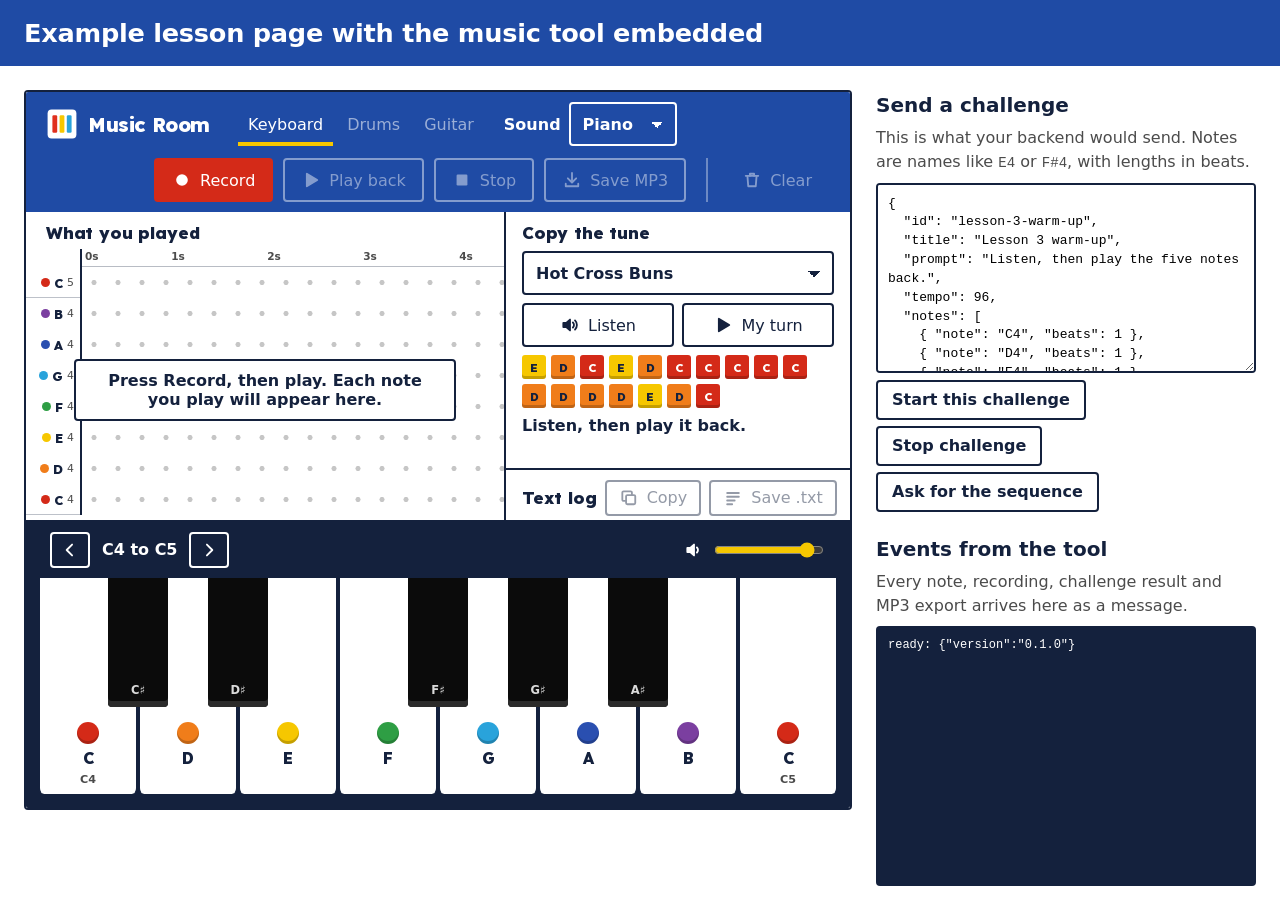
==== embed-example.html @ 95b7874f "Keyboard module with recording, MP3 export and copy-the-tune challenge" ====
<!doctype html>
<html lang="en-GB">
<head>
<meta charset="utf-8">
<meta name="viewport" content="width=device-width, initial-scale=1">
<title>Embedding the music tool</title>
<style>
  :root { --tray: #1f4ba5; --navy: #14213d; --rule: #14213d; --muted: #4b4b4b; }
  * { box-sizing: border-box; }
  body { margin: 0; font: 16px/1.5 "Segoe UI", system-ui, sans-serif; color: var(--navy); background: #fff; }
  header { background: var(--tray); color: #fff; padding: 14px 24px; }
  header h1 { margin: 0; font-size: 1.6rem; letter-spacing: -0.01em; }
  main { display: grid; grid-template-columns: minmax(0, 1fr) 380px; gap: 24px; padding: 24px; max-width: 1800px; }
  iframe { width: 100%; height: 720px; border: 2px solid var(--rule); border-radius: 4px; display: block; }
  aside { display: grid; gap: 16px; align-content: start; }
  h2 { font-size: 1.25rem; margin: 0 0 6px; }
  p { margin: 0 0 8px; color: var(--muted); }
  textarea { width: 100%; height: 190px; font: 13px/1.45 ui-monospace, Consolas, monospace; padding: 10px; border: 2px solid var(--rule); border-radius: 4px; }
  button { font: inherit; font-weight: 600; height: 40px; padding: 0 14px; border: 2px solid var(--navy); border-radius: 4px; background: #fff; color: var(--navy); cursor: pointer; margin: 0 6px 6px 0; }
  button:hover { background: var(--navy); color: #fff; }
  pre { margin: 0; height: 260px; overflow: auto; background: var(--navy); color: #fff; padding: 10px 12px; border-radius: 4px; font: 12px/1.5 ui-monospace, Consolas, monospace; white-space: pre-wrap; }
  code { font-family: ui-monospace, Consolas, monospace; font-size: 0.88em; }
  @media (max-width: 1000px) { main { grid-template-columns: 1fr; } iframe { height: 900px; } }
</style>
</head>
<body>
<header><h1>Example lesson page with the music tool embedded</h1></header>
<main>
  <iframe id="tool" src="./index.html" title="Music tool" allow="autoplay"></iframe>
  <aside>
    <section>
      <h2>Send a challenge</h2>
      <p>This is what your backend would send. Notes are names like <code>E4</code> or <code>F#4</code>, with lengths in beats.</p>
      <textarea id="challenge">{
  "id": "lesson-3-warm-up",
  "title": "Lesson 3 warm-up",
  "prompt": "Listen, then play the five notes back.",
  "tempo": 96,
  "notes": [
    { "note": "C4", "beats": 1 },
    { "note": "D4", "beats": 1 },
    { "note": "E4", "beats": 1 },
    { "note": "F4", "beats": 1 },
    { "note": "G4", "beats": 2 }
  ]
}</textarea>
      <button id="send">Start this challenge</button><button id="stop">Stop challenge</button><button id="get">Ask for the sequence</button>
    </section>
    <section>
      <h2>Events from the tool</h2>
      <p>Every note, recording, challenge result and MP3 export arrives here as a message.</p>
      <pre id="log"></pre>
    </section>
  </aside>
</main>
<script>
  const frame = document.getElementById("tool");
  const log = document.getElementById("log");
  const send = (msg) => frame.contentWindow.postMessage({ source: "music-tool-host", ...msg }, "*");
  const write = (line) => { log.textContent += line + "\n"; log.scrollTop = log.scrollHeight; };

  window.addEventListener("message", (e) => {
    if (!e.data || e.data.source !== "music-tool") return;
    const { type, detail } = e.data;
    if (type === "export") write(`export: ${detail.filename}, ${detail.mp3.byteLength} bytes, ${detail.events.length} notes`);
    else if (type === "note") write(`note: ${detail.name}`);
    else write(`${type}: ${JSON.stringify(detail)}`);
  });

  document.getElementById("send").onclick = () => {
    try {
      send({ type: "start-challenge", challenge: JSON.parse(document.getElementById("challenge").value) });
    } catch (err) {
      write(`Not valid JSON: ${err.message}`);
    }
  };
  document.getElementById("stop").onclick = () => send({ type: "stop-challenge" });
  document.getElementById("get").onclick = () => send({ type: "get-sequence" });
</script>
</body>
</html>
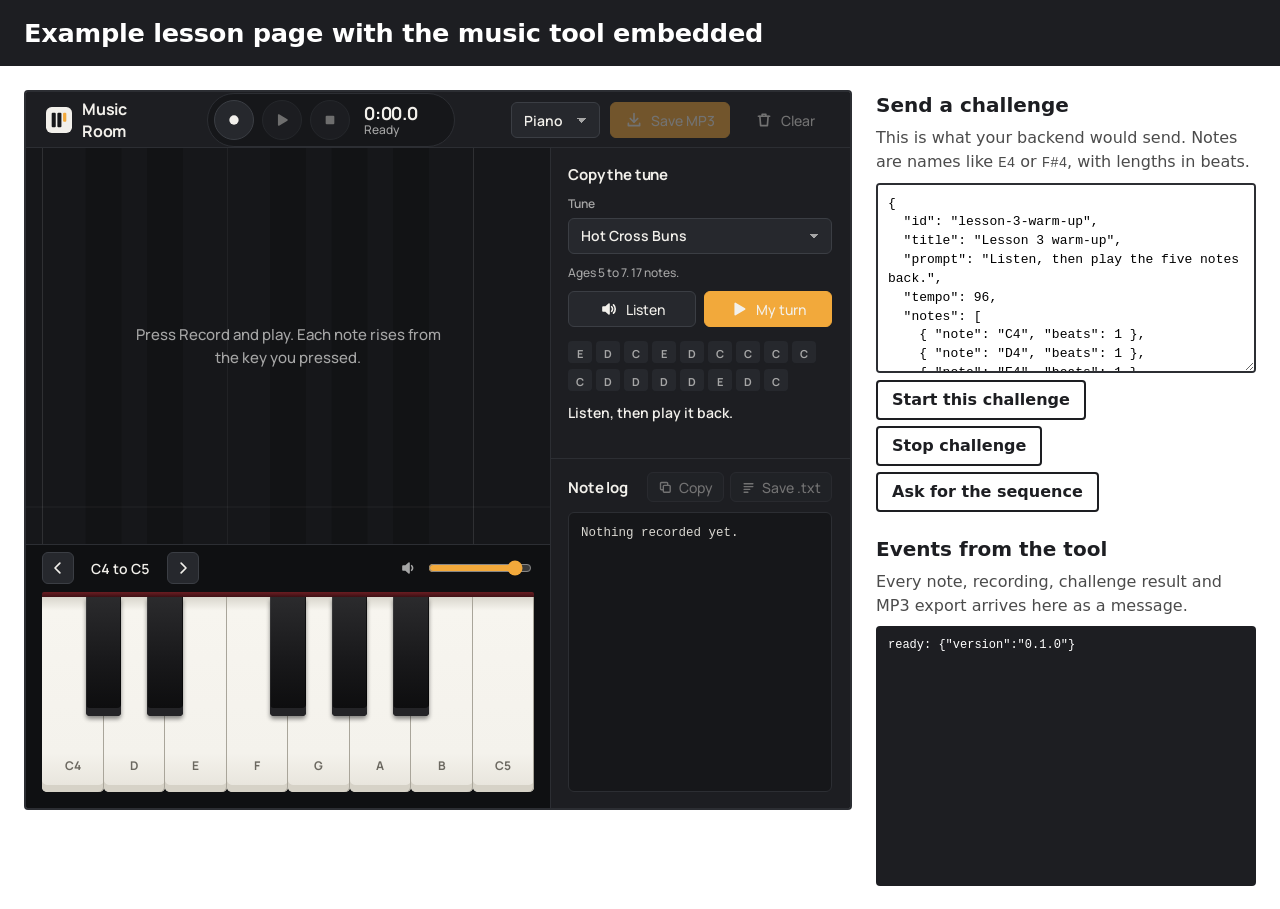
==== commit 38760b2e: "Studio look, notes rise from the keys, 15 tunes graded by age" ====
--- a/embed-example.html
+++ b/embed-example.html
@@ -5,7 +5,7 @@
 <meta name="viewport" content="width=device-width, initial-scale=1">
 <title>Embedding the music tool</title>
 <style>
-  :root { --tray: #1f4ba5; --navy: #14213d; --rule: #14213d; --muted: #4b4b4b; }
+  :root { --tray: #1d1e22; --navy: #1d1e22; --rule: #2c2e33; --muted: #4b4b4b; }
   * { box-sizing: border-box; }
   body { margin: 0; font: 16px/1.5 "Segoe UI", system-ui, sans-serif; color: var(--navy); background: #fff; }
   header { background: var(--tray); color: #fff; padding: 14px 24px; }
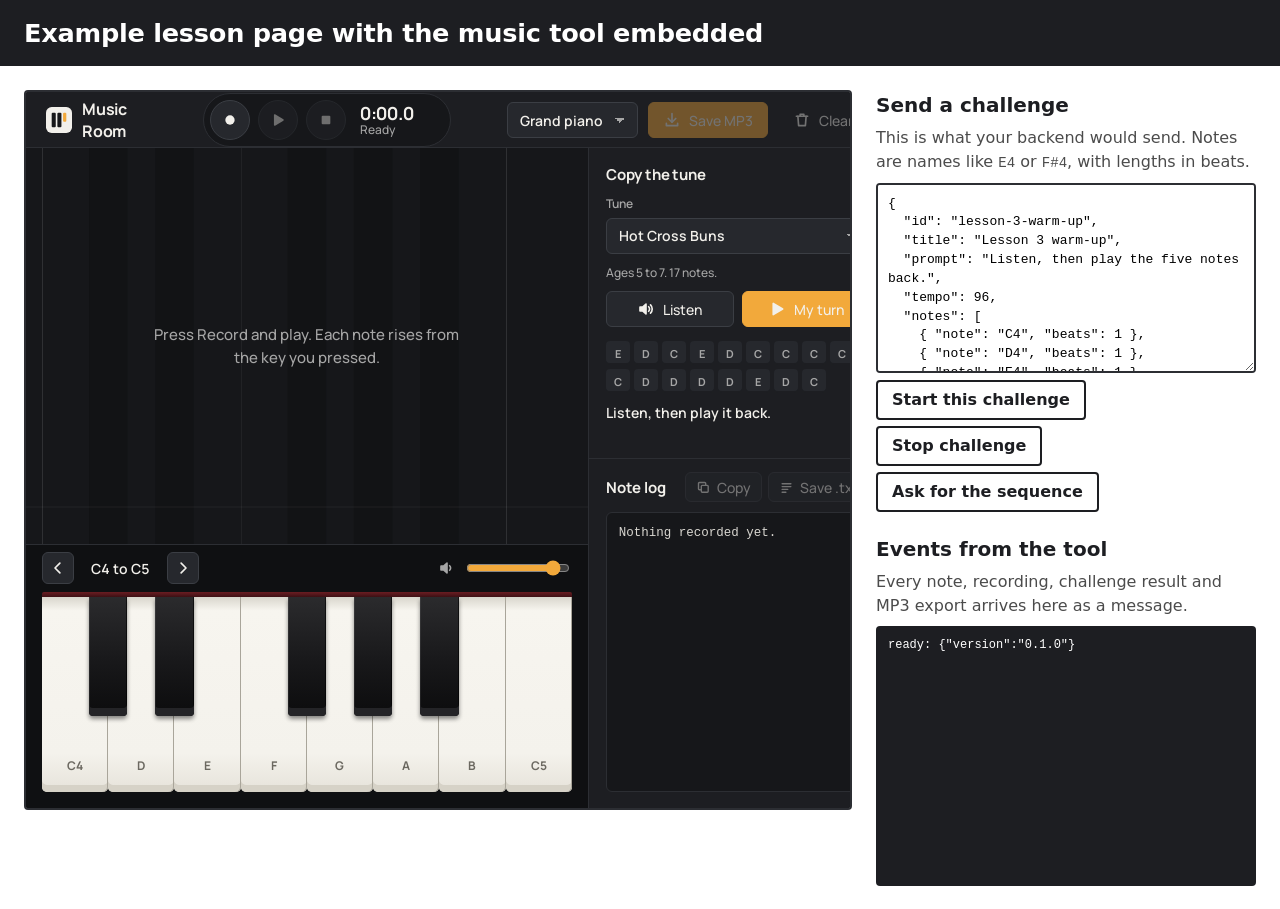
==== commit 415dca37: "Example lesson page: keep the side column inside the page" ====
--- a/embed-example.html
+++ b/embed-example.html
@@ -12,13 +12,13 @@
   header h1 { margin: 0; font-size: 1.6rem; letter-spacing: -0.01em; }
   main { display: grid; grid-template-columns: minmax(0, 1fr) 380px; gap: 24px; padding: 24px; max-width: 1800px; }
   iframe { width: 100%; height: 720px; border: 2px solid var(--rule); border-radius: 4px; display: block; }
-  aside { display: grid; gap: 16px; align-content: start; }
+  aside { display: grid; grid-template-columns: minmax(0, 1fr); gap: 16px; align-content: start; min-width: 0; }
   h2 { font-size: 1.25rem; margin: 0 0 6px; }
   p { margin: 0 0 8px; color: var(--muted); }
   textarea { width: 100%; height: 190px; font: 13px/1.45 ui-monospace, Consolas, monospace; padding: 10px; border: 2px solid var(--rule); border-radius: 4px; }
   button { font: inherit; font-weight: 600; height: 40px; padding: 0 14px; border: 2px solid var(--navy); border-radius: 4px; background: #fff; color: var(--navy); cursor: pointer; margin: 0 6px 6px 0; }
   button:hover { background: var(--navy); color: #fff; }
-  pre { margin: 0; height: 260px; overflow: auto; background: var(--navy); color: #fff; padding: 10px 12px; border-radius: 4px; font: 12px/1.5 ui-monospace, Consolas, monospace; white-space: pre-wrap; }
+  pre { margin: 0; height: 260px; overflow: auto; overflow-wrap: anywhere; background: var(--navy); color: #fff; padding: 10px 12px; border-radius: 4px; font: 12px/1.5 ui-monospace, Consolas, monospace; white-space: pre-wrap; }
   code { font-family: ui-monospace, Consolas, monospace; font-size: 0.88em; }
   @media (max-width: 1000px) { main { grid-template-columns: 1fr; } iframe { height: 900px; } }
 </style>
